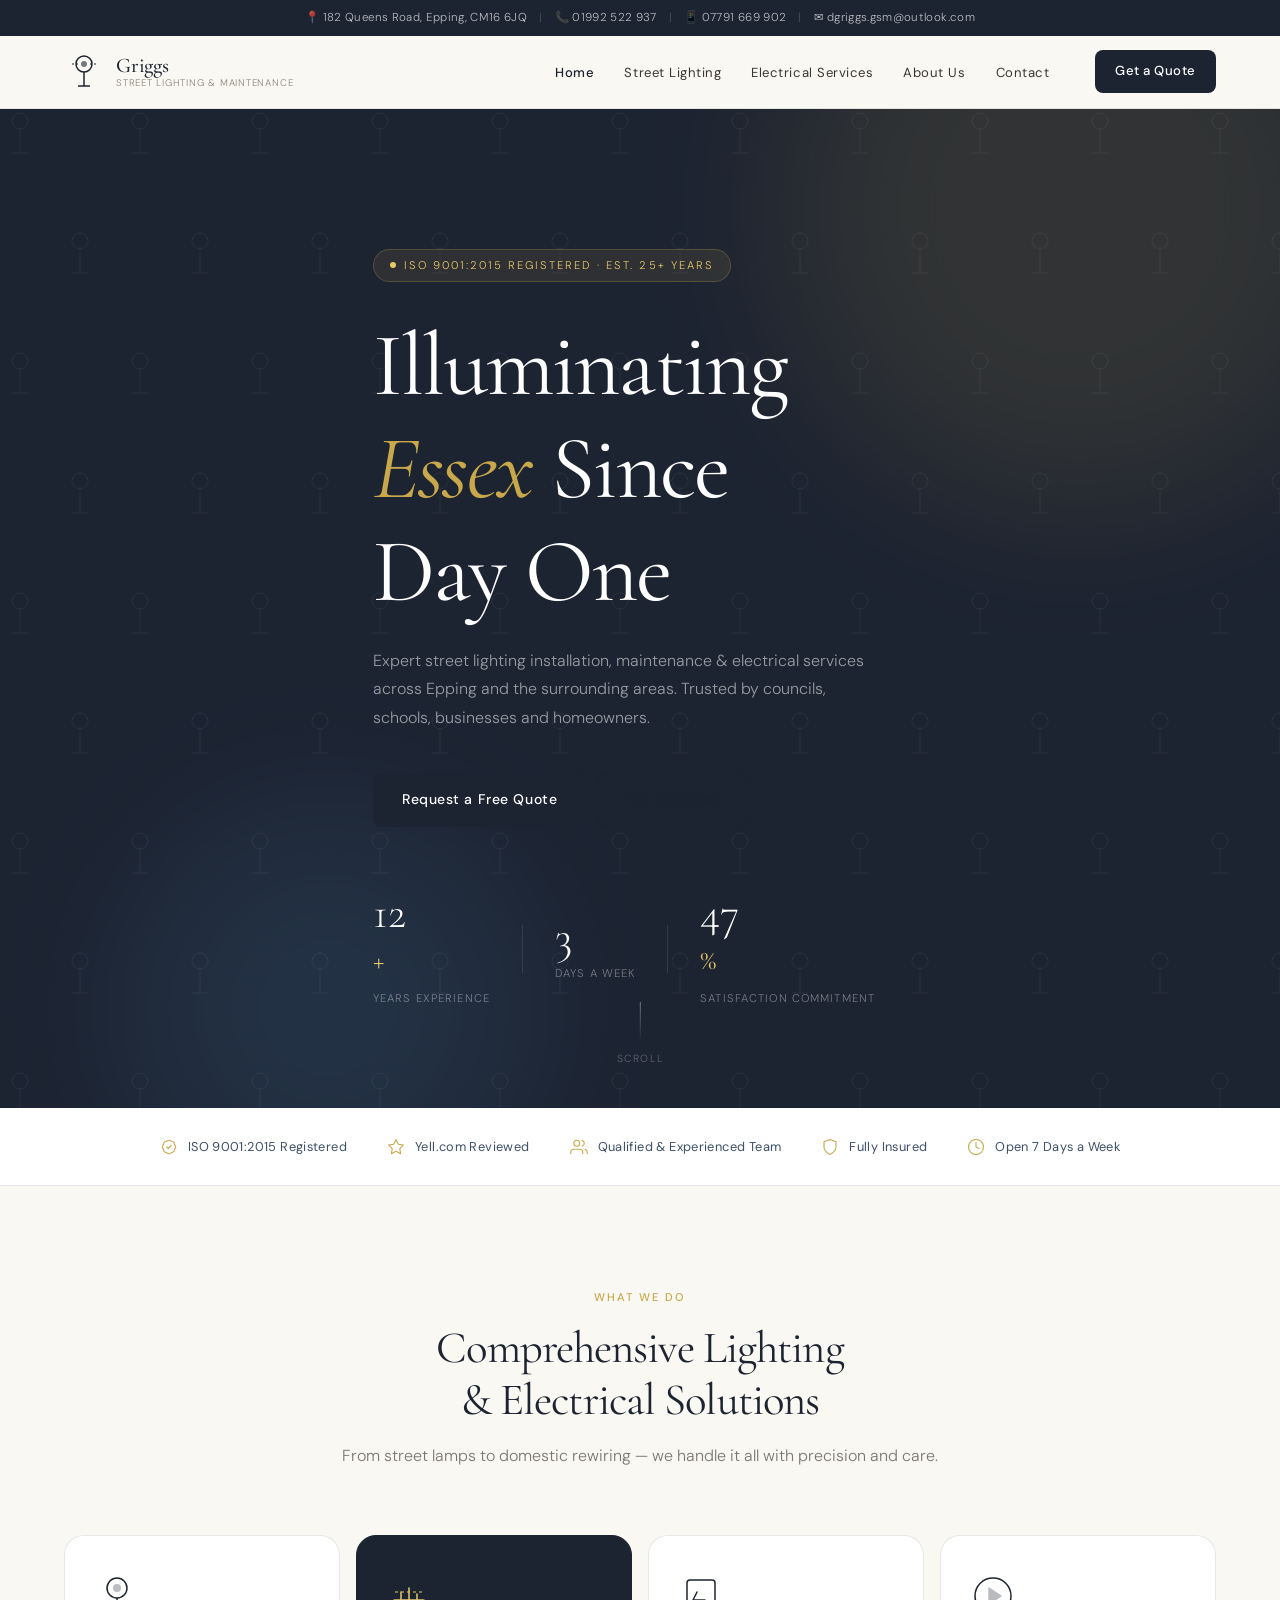
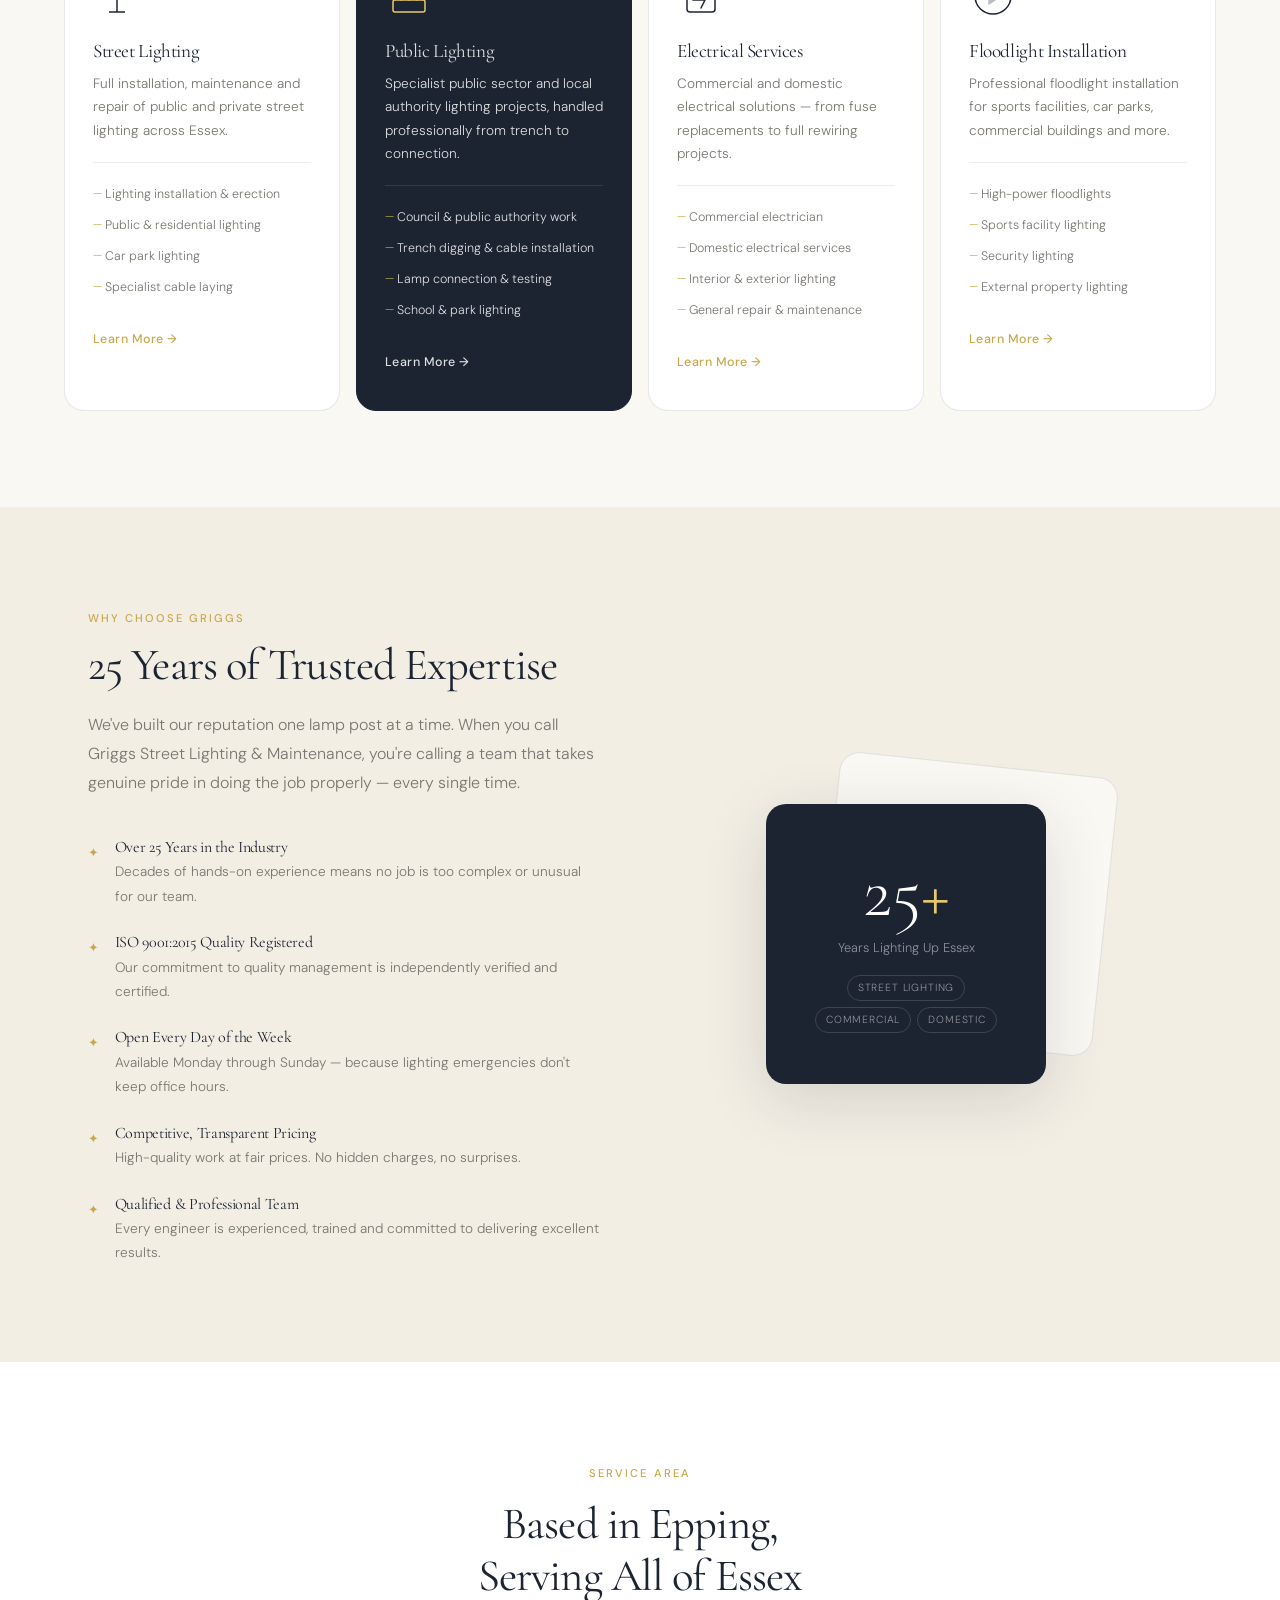
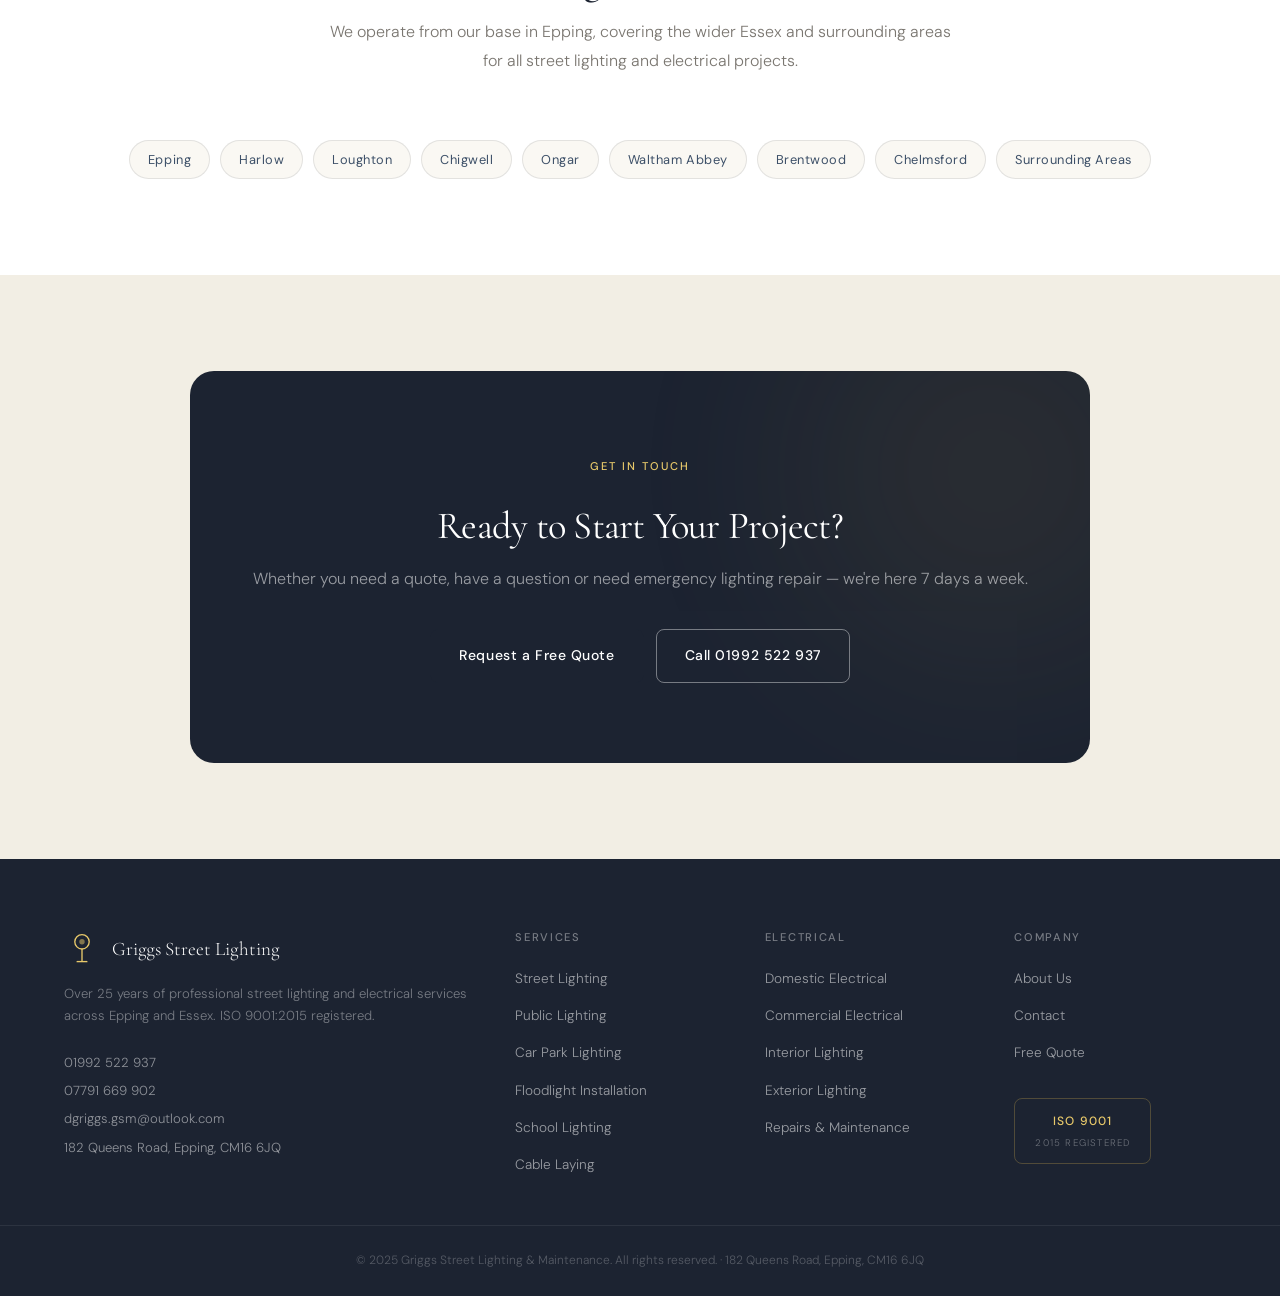
==== index.html @ d73d3cb6 "Add files via upload" ====
<!DOCTYPE html>
<html lang="en">
<head>
  <meta charset="UTF-8" />
  <meta name="viewport" content="width=device-width, initial-scale=1.0" />
  <title>Griggs Street Lighting & Maintenance | Epping</title>
  <meta name="description" content="Over 25 years of expert street lighting and electrical services in Epping. ISO 9001:2015 registered. Call 01992 522 937." />
  <link rel="stylesheet" href="styles.css" />
  <link rel="preconnect" href="https://fonts.googleapis.com" />
  <link rel="preconnect" href="https://fonts.gstatic.com" crossorigin />
  <link href="https://fonts.googleapis.com/css2?family=Cormorant+Garamond:wght@300;400;500;600&family=DM+Sans:wght@300;400;500&display=swap" rel="stylesheet" />
</head>
<body>

  <!-- TOP BAR -->
  <div class="topbar">
    <div class="topbar-inner">
      <span>📍 182 Queens Road, Epping, CM16 6JQ</span>
      <span class="topbar-divider">|</span>
      <a href="tel:01992522937">📞 01992 522 937</a>
      <span class="topbar-divider">|</span>
      <a href="tel:07791669902">📱 07791 669 902</a>
      <span class="topbar-divider">|</span>
      <a href="mailto:dgriggs.gsm@outlook.com">✉ dgriggs.gsm@outlook.com</a>
    </div>
  </div>

  <!-- NAVBAR -->
  <nav class="navbar" id="navbar">
    <div class="nav-container">
      <a href="index.html" class="logo">
        <div class="logo-icon">
          <svg viewBox="0 0 40 40" fill="none" xmlns="http://www.w3.org/2000/svg">
            <circle cx="20" cy="12" r="8" stroke="currentColor" stroke-width="1.5"/>
            <line x1="20" y1="20" x2="20" y2="34" stroke="currentColor" stroke-width="1.5"/>
            <line x1="14" y1="34" x2="26" y2="34" stroke="currentColor" stroke-width="1.5"/>
            <line x1="8" y1="12" x2="14" y2="12" stroke="currentColor" stroke-width="1" stroke-dasharray="2 2"/>
            <line x1="26" y1="12" x2="32" y2="12" stroke="currentColor" stroke-width="1" stroke-dasharray="2 2"/>
            <circle cx="20" cy="12" r="3" fill="currentColor" opacity="0.6"/>
          </svg>
        </div>
        <div class="logo-text">
          <span class="logo-name">Griggs</span>
          <span class="logo-sub">Street Lighting & Maintenance</span>
        </div>
      </a>

      <ul class="nav-links" id="navLinks">
        <li><a href="index.html" class="nav-link active" data-page="home">Home</a></li>
        <li><a href="street-lighting.html" class="nav-link" data-page="street">Street Lighting</a></li>
        <li><a href="electrical-services.html" class="nav-link" data-page="electrical">Electrical Services</a></li>
        <li><a href="about.html" class="nav-link" data-page="about">About Us</a></li>
        <li><a href="contact.html" class="nav-link" data-page="contact">Contact</a></li>
      </ul>

      <a href="contact.html" class="btn-cta-nav">Get a Quote</a>
      <button class="hamburger" id="hamburger" aria-label="Menu">
        <span></span><span></span><span></span>
      </button>
    </div>
  </nav>

  <!-- HERO -->
  <section class="hero" id="home">
    <div class="hero-bg">
      <div class="hero-glow glow-1"></div>
      <div class="hero-glow glow-2"></div>
      <div class="lamp-grid" id="lampGrid"></div>
    </div>

    <div class="hero-content">
      <div class="hero-badge animate-fade-up">
        <span class="badge-dot"></span>
        ISO 9001:2015 Registered · Est. 25+ Years
      </div>
      <h1 class="hero-title animate-fade-up delay-1">
        Illuminating<br/><em>Essex</em> Since<br/>Day One
      </h1>
      <p class="hero-subtitle animate-fade-up delay-2">
        Expert street lighting installation, maintenance & electrical services across Epping and the surrounding areas. Trusted by councils, schools, businesses and homeowners.
      </p>
      <div class="hero-ctas animate-fade-up delay-3">
        <a href="contact.html" class="btn-primary">Request a Free Quote</a>
        <a href="street-lighting.html" class="btn-ghost">Our Services</a>
      </div>
      <div class="hero-stats animate-fade-up delay-4">
        <div class="stat">
          <span class="stat-num" data-target="25">0</span><span class="stat-plus">+</span>
          <span class="stat-label">Years Experience</span>
        </div>
        <div class="stat-divider"></div>
        <div class="stat">
          <span class="stat-num" data-target="7">0</span>
          <span class="stat-label">Days a Week</span>
        </div>
        <div class="stat-divider"></div>
        <div class="stat">
          <span class="stat-num" data-target="100">0</span><span class="stat-plus">%</span>
          <span class="stat-label">Satisfaction Commitment</span>
        </div>
      </div>
    </div>

    <div class="scroll-indicator">
      <div class="scroll-line"></div>
      <span>Scroll</span>
    </div>
  </section>

  <!-- TRUST BAR -->
  <section class="trust-bar">
    <div class="trust-inner">
      <div class="trust-item">
        <svg viewBox="0 0 24 24" fill="none"><path d="M9 12l2 2 4-4M7.835 4.697a3.42 3.42 0 001.946-.806 3.42 3.42 0 014.438 0 3.42 3.42 0 001.946.806 3.42 3.42 0 013.138 3.138 3.42 3.42 0 00.806 1.946 3.42 3.42 0 010 4.438 3.42 3.42 0 00-.806 1.946 3.42 3.42 0 01-3.138 3.138 3.42 3.42 0 00-1.946.806 3.42 3.42 0 01-4.438 0 3.42 3.42 0 00-1.946-.806 3.42 3.42 0 01-3.138-3.138 3.42 3.42 0 00-.806-1.946 3.42 3.42 0 010-4.438 3.42 3.42 0 00.806-1.946 3.42 3.42 0 013.138-3.138z" stroke="currentColor" stroke-width="1.5" stroke-linecap="round"/></svg>
        <span>ISO 9001:2015 Registered</span>
      </div>
      <div class="trust-item">
        <svg viewBox="0 0 24 24" fill="none"><path d="M12 2l3.09 6.26L22 9.27l-5 4.87 1.18 6.88L12 17.77l-6.18 3.25L7 14.14 2 9.27l6.91-1.01L12 2z" stroke="currentColor" stroke-width="1.5" stroke-linejoin="round"/></svg>
        <span>Yell.com Reviewed</span>
      </div>
      <div class="trust-item">
        <svg viewBox="0 0 24 24" fill="none"><path d="M17 21v-2a4 4 0 00-4-4H5a4 4 0 00-4 4v2M9 11a4 4 0 100-8 4 4 0 000 8zM23 21v-2a4 4 0 00-3-3.87M16 3.13a4 4 0 010 7.75" stroke="currentColor" stroke-width="1.5" stroke-linecap="round"/></svg>
        <span>Qualified & Experienced Team</span>
      </div>
      <div class="trust-item">
        <svg viewBox="0 0 24 24" fill="none"><path d="M12 22s8-4 8-10V5l-8-3-8 3v7c0 6 8 10 8 10z" stroke="currentColor" stroke-width="1.5" stroke-linejoin="round"/></svg>
        <span>Fully Insured</span>
      </div>
      <div class="trust-item">
        <svg viewBox="0 0 24 24" fill="none"><circle cx="12" cy="12" r="10" stroke="currentColor" stroke-width="1.5"/><path d="M12 6v6l4 2" stroke="currentColor" stroke-width="1.5" stroke-linecap="round"/></svg>
        <span>Open 7 Days a Week</span>
      </div>
    </div>
  </section>

  <!-- SERVICES OVERVIEW -->
  <section class="services-section" id="services">
    <div class="container">
      <div class="section-header">
        <span class="section-tag">What We Do</span>
        <h2 class="section-title">Comprehensive Lighting <br/>&amp; Electrical Solutions</h2>
        <p class="section-subtitle">From street lamps to domestic rewiring — we handle it all with precision and care.</p>
      </div>

      <div class="services-grid">
        <a href="street-lighting.html" class="service-card" data-index="0">
          <div class="service-card-inner">
            <div class="service-icon">
              <svg viewBox="0 0 48 48" fill="none"><circle cx="24" cy="16" r="10" stroke="currentColor" stroke-width="1.5"/><line x1="24" y1="26" x2="24" y2="40" stroke="currentColor" stroke-width="1.5"/><line x1="16" y1="40" x2="32" y2="40" stroke="currentColor" stroke-width="1.5"/><circle cx="24" cy="16" r="4" fill="currentColor" opacity="0.3"/></svg>
            </div>
            <h3>Street Lighting</h3>
            <p>Full installation, maintenance and repair of public and private street lighting across Essex.</p>
            <ul class="service-list">
              <li>Lighting installation &amp; erection</li>
              <li>Public &amp; residential lighting</li>
              <li>Car park lighting</li>
              <li>Specialist cable laying</li>
            </ul>
            <span class="service-link">Learn More →</span>
          </div>
        </a>

        <a href="street-lighting.html" class="service-card featured" data-index="1">
          <div class="service-card-inner">
            <div class="service-icon">
              <svg viewBox="0 0 48 48" fill="none"><rect x="8" y="28" width="32" height="12" rx="2" stroke="currentColor" stroke-width="1.5"/><path d="M16 28V20M24 28V16M32 28V22" stroke="currentColor" stroke-width="1.5" stroke-linecap="round"/><path d="M10 20h28" stroke="currentColor" stroke-width="1" stroke-dasharray="3 3"/></svg>
            </div>
            <h3>Public Lighting</h3>
            <p>Specialist public sector and local authority lighting projects, handled professionally from trench to connection.</p>
            <ul class="service-list">
              <li>Council &amp; public authority work</li>
              <li>Trench digging &amp; cable installation</li>
              <li>Lamp connection &amp; testing</li>
              <li>School &amp; park lighting</li>
            </ul>
            <span class="service-link">Learn More →</span>
          </div>
        </a>

        <a href="electrical-services.html" class="service-card" data-index="2">
          <div class="service-card-inner">
            <div class="service-icon">
              <svg viewBox="0 0 48 48" fill="none"><rect x="10" y="8" width="28" height="32" rx="3" stroke="currentColor" stroke-width="1.5"/><path d="M20 20l-4 8h12l-4 8" stroke="currentColor" stroke-width="1.5" stroke-linecap="round" stroke-linejoin="round"/></svg>
            </div>
            <h3>Electrical Services</h3>
            <p>Commercial and domestic electrical solutions — from fuse replacements to full rewiring projects.</p>
            <ul class="service-list">
              <li>Commercial electrician</li>
              <li>Domestic electrical services</li>
              <li>Interior &amp; exterior lighting</li>
              <li>General repair &amp; maintenance</li>
            </ul>
            <span class="service-link">Learn More →</span>
          </div>
        </a>

        <a href="electrical-services.html" class="service-card" data-index="3">
          <div class="service-card-inner">
            <div class="service-icon">
              <svg viewBox="0 0 48 48" fill="none"><path d="M24 6C14 6 6 14 6 24s8 18 18 18 18-8 18-18S34 6 24 6z" stroke="currentColor" stroke-width="1.5"/><path d="M20 16l12 8-12 8V16z" fill="currentColor" opacity="0.3" stroke="currentColor" stroke-width="1.5" stroke-linejoin="round"/></svg>
            </div>
            <h3>Floodlight Installation</h3>
            <p>Professional floodlight installation for sports facilities, car parks, commercial buildings and more.</p>
            <ul class="service-list">
              <li>High-power floodlights</li>
              <li>Sports facility lighting</li>
              <li>Security lighting</li>
              <li>External property lighting</li>
            </ul>
            <span class="service-link">Learn More →</span>
          </div>
        </a>
      </div>
    </div>
  </section>

  <!-- WHY CHOOSE US -->
  <section class="why-section">
    <div class="container">
      <div class="why-grid">
        <div class="why-content">
          <span class="section-tag">Why Choose Griggs</span>
          <h2 class="section-title">25 Years of Trusted Expertise</h2>
          <p class="why-intro">We've built our reputation one lamp post at a time. When you call Griggs Street Lighting & Maintenance, you're calling a team that takes genuine pride in doing the job properly — every single time.</p>

          <div class="features-list">
            <div class="feature-item">
              <div class="feature-icon">✦</div>
              <div>
                <h4>Over 25 Years in the Industry</h4>
                <p>Decades of hands-on experience means no job is too complex or unusual for our team.</p>
              </div>
            </div>
            <div class="feature-item">
              <div class="feature-icon">✦</div>
              <div>
                <h4>ISO 9001:2015 Quality Registered</h4>
                <p>Our commitment to quality management is independently verified and certified.</p>
              </div>
            </div>
            <div class="feature-item">
              <div class="feature-icon">✦</div>
              <div>
                <h4>Open Every Day of the Week</h4>
                <p>Available Monday through Sunday — because lighting emergencies don't keep office hours.</p>
              </div>
            </div>
            <div class="feature-item">
              <div class="feature-icon">✦</div>
              <div>
                <h4>Competitive, Transparent Pricing</h4>
                <p>High-quality work at fair prices. No hidden charges, no surprises.</p>
              </div>
            </div>
            <div class="feature-item">
              <div class="feature-icon">✦</div>
              <div>
                <h4>Qualified & Professional Team</h4>
                <p>Every engineer is experienced, trained and committed to delivering excellent results.</p>
              </div>
            </div>
          </div>
        </div>

        <div class="why-visual">
          <div class="why-card-stack">
            <div class="why-card card-back">
              <div class="why-card-content">
                <div class="card-icon-large">
                  <svg viewBox="0 0 80 80" fill="none"><circle cx="40" cy="28" r="16" stroke="currentColor" stroke-width="1.5"/><line x1="40" y1="44" x2="40" y2="64" stroke="currentColor" stroke-width="1.5"/><line x1="28" y1="64" x2="52" y2="64" stroke="currentColor" stroke-width="1.5"/><circle cx="40" cy="28" r="6" fill="currentColor" opacity="0.2"/><path d="M20 28h8M52 28h8" stroke="currentColor" stroke-width="1" stroke-dasharray="3 3"/></svg>
                </div>
              </div>
            </div>
            <div class="why-card card-front">
              <div class="why-card-content">
                <div class="big-number">25<span>+</span></div>
                <p>Years Lighting Up Essex</p>
                <div class="card-tags">
                  <span>Street Lighting</span>
                  <span>Commercial</span>
                  <span>Domestic</span>
                </div>
              </div>
            </div>
          </div>
        </div>
      </div>
    </div>
  </section>

  <!-- COVERAGE AREA -->
  <section class="coverage-section">
    <div class="container">
      <div class="section-header">
        <span class="section-tag">Service Area</span>
        <h2 class="section-title">Based in Epping, <br/>Serving All of Essex</h2>
        <p class="section-subtitle">We operate from our base in Epping, covering the wider Essex and surrounding areas for all street lighting and electrical projects.</p>
      </div>
      <div class="coverage-areas">
        <span class="area-tag">Epping</span>
        <span class="area-tag">Harlow</span>
        <span class="area-tag">Loughton</span>
        <span class="area-tag">Chigwell</span>
        <span class="area-tag">Ongar</span>
        <span class="area-tag">Waltham Abbey</span>
        <span class="area-tag">Brentwood</span>
        <span class="area-tag">Chelmsford</span>
        <span class="area-tag">Surrounding Areas</span>
      </div>
    </div>
  </section>

  <!-- CONTACT CTA -->
  <section class="cta-section">
    <div class="cta-inner">
      <div class="cta-glow"></div>
      <div class="cta-content">
        <span class="section-tag light">Get In Touch</span>
        <h2>Ready to Start Your Project?</h2>
        <p>Whether you need a quote, have a question or need emergency lighting repair — we're here 7 days a week.</p>
        <div class="cta-buttons">
          <a href="contact.html" class="btn-primary">Request a Free Quote</a>
          <a href="tel:01992522937" class="btn-outline-light">Call 01992 522 937</a>
        </div>
      </div>
    </div>
  </section>

  <!-- FOOTER -->
  <footer class="footer">
    <div class="footer-inner">
      <div class="footer-col">
        <div class="footer-logo">
          <svg viewBox="0 0 40 40" fill="none" xmlns="http://www.w3.org/2000/svg" width="36">
            <circle cx="20" cy="12" r="8" stroke="currentColor" stroke-width="1.5"/>
            <line x1="20" y1="20" x2="20" y2="34" stroke="currentColor" stroke-width="1.5"/>
            <line x1="14" y1="34" x2="26" y2="34" stroke="currentColor" stroke-width="1.5"/>
            <circle cx="20" cy="12" r="3" fill="currentColor" opacity="0.5"/>
          </svg>
          <span>Griggs Street Lighting</span>
        </div>
        <p class="footer-desc">Over 25 years of professional street lighting and electrical services across Epping and Essex. ISO 9001:2015 registered.</p>
        <div class="footer-contact-info">
          <a href="tel:01992522937">01992 522 937</a>
          <a href="tel:07791669902">07791 669 902</a>
          <a href="mailto:dgriggs.gsm@outlook.com">dgriggs.gsm@outlook.com</a>
          <span>182 Queens Road, Epping, CM16 6JQ</span>
        </div>
      </div>

      <div class="footer-col">
        <h4>Services</h4>
        <ul>
          <li><a href="street-lighting.html">Street Lighting</a></li>
          <li><a href="street-lighting.html">Public Lighting</a></li>
          <li><a href="street-lighting.html">Car Park Lighting</a></li>
          <li><a href="street-lighting.html">Floodlight Installation</a></li>
          <li><a href="street-lighting.html">School Lighting</a></li>
          <li><a href="street-lighting.html">Cable Laying</a></li>
        </ul>
      </div>

      <div class="footer-col">
        <h4>Electrical</h4>
        <ul>
          <li><a href="electrical-services.html">Domestic Electrical</a></li>
          <li><a href="electrical-services.html">Commercial Electrical</a></li>
          <li><a href="electrical-services.html">Interior Lighting</a></li>
          <li><a href="electrical-services.html">Exterior Lighting</a></li>
          <li><a href="electrical-services.html">Repairs & Maintenance</a></li>
        </ul>
      </div>

      <div class="footer-col">
        <h4>Company</h4>
        <ul>
          <li><a href="about.html">About Us</a></li>
          <li><a href="contact.html">Contact</a></li>
          <li><a href="contact.html">Free Quote</a></li>
        </ul>
        <div class="footer-cert">
          <div class="cert-badge">ISO 9001<br/><span>2015 Registered</span></div>
        </div>
      </div>
    </div>

    <div class="footer-bottom">
      <p>© 2025 Griggs Street Lighting & Maintenance. All rights reserved. · 182 Queens Road, Epping, CM16 6JQ</p>
    </div>
  </footer>

  <script src="script.js"></script>
</body>
</html>
---- styles.css ----
/* ===========================
   GRIGGS STREET LIGHTING
   styles.css — Refined & Professional
   Aesthetic: Luxury minimal, warm cream tones
   with deep slate navy accents
   =========================== */

/* === RESET & VARIABLES === */
*, *::before, *::after { box-sizing: border-box; margin: 0; padding: 0; }

:root {
  --cream:       #FAF8F3;
  --cream-deep:  #F2EEE4;
  --slate:       #1C2331;
  --slate-mid:   #2D3B52;
  --slate-light: #3D5068;
  --gold:        #C9A84C;
  --gold-light:  #E8C96A;
  --warm-gray:   #8A8375;
  --text-body:   #3A3730;
  --text-muted:  #7A7670;
  --white:       #FFFFFF;
  --border:      rgba(28,35,49,0.1);

  --font-display: 'Cormorant Garamond', Georgia, serif;
  --font-body:    'DM Sans', system-ui, sans-serif;

  --section-pad: 96px;
  --radius:      12px;
  --radius-lg:   20px;
  --shadow:      0 4px 24px rgba(28,35,49,0.08);
  --shadow-lg:   0 16px 64px rgba(28,35,49,0.14);
}

html { scroll-behavior: smooth; font-size: 16px; }

body {
  background: var(--cream);
  color: var(--text-body);
  font-family: var(--font-body);
  font-weight: 300;
  line-height: 1.7;
  overflow-x: hidden;
}

img { max-width: 100%; display: block; }
a { text-decoration: none; color: inherit; }
ul { list-style: none; }

/* === TYPOGRAPHY === */
h1, h2, h3, h4 {
  font-family: var(--font-display);
  font-weight: 400;
  line-height: 1.15;
  letter-spacing: -0.02em;
  color: var(--slate);
}

h1 { font-size: clamp(2.8rem, 6vw, 5.5rem); }
h2 { font-size: clamp(2rem, 3.5vw, 3rem); }
h3 { font-size: clamp(1.3rem, 2vw, 1.6rem); }
h4 { font-size: 1.1rem; }

em { font-style: italic; color: var(--gold); }

p { font-size: 0.95rem; color: var(--text-muted); line-height: 1.8; }

.container { max-width: 1200px; margin: 0 auto; padding: 0 24px; }

/* === SECTION COMMON === */
.section-tag {
  display: inline-block;
  font-family: var(--font-body);
  font-size: 0.7rem;
  font-weight: 500;
  letter-spacing: 0.18em;
  text-transform: uppercase;
  color: var(--gold);
  margin-bottom: 16px;
}

.section-header {
  text-align: center;
  max-width: 640px;
  margin: 0 auto 64px;
}

.section-title { margin-bottom: 16px; }
.section-subtitle { font-size: 1rem; color: var(--text-muted); }

/* === TOP BAR === */
.topbar {
  background: var(--slate);
  color: rgba(255,255,255,0.7);
  font-size: 0.72rem;
  letter-spacing: 0.03em;
  padding: 8px 0;
  position: relative;
  z-index: 100;
}

.topbar-inner {
  max-width: 1200px;
  margin: 0 auto;
  padding: 0 24px;
  display: flex;
  align-items: center;
  gap: 12px;
  flex-wrap: wrap;
  justify-content: center;
}

.topbar a { color: rgba(255,255,255,0.7); transition: color 0.2s; }
.topbar a:hover { color: var(--gold-light); }
.topbar-divider { opacity: 0.3; }

/* === NAVBAR === */
.navbar {
  position: sticky;
  top: 0;
  z-index: 999;
  background: rgba(250,248,243,0.95);
  backdrop-filter: blur(16px);
  -webkit-backdrop-filter: blur(16px);
  border-bottom: 1px solid var(--border);
  transition: box-shadow 0.3s;
}

.navbar.scrolled { box-shadow: 0 4px 32px rgba(28,35,49,0.1); }

.nav-container {
  max-width: 1200px;
  margin: 0 auto;
  padding: 0 24px;
  display: flex;
  align-items: center;
  height: 72px;
  gap: 32px;
}

/* LOGO */
.logo {
  display: flex;
  align-items: center;
  gap: 12px;
  flex-shrink: 0;
}

.logo-icon {
  width: 40px;
  height: 40px;
  color: var(--slate);
}

.logo-text {
  display: flex;
  flex-direction: column;
  line-height: 1.1;
}

.logo-name {
  font-family: var(--font-display);
  font-size: 1.3rem;
  font-weight: 500;
  color: var(--slate);
  letter-spacing: -0.01em;
}

.logo-sub {
  font-size: 0.6rem;
  letter-spacing: 0.08em;
  text-transform: uppercase;
  color: var(--warm-gray);
}

/* NAV LINKS */
.nav-links {
  display: flex;
  align-items: center;
  gap: 2px;
  margin-left: auto;
}

.nav-link {
  font-size: 0.82rem;
  font-weight: 400;
  letter-spacing: 0.04em;
  color: var(--text-body);
  padding: 8px 14px;
  border-radius: 6px;
  transition: all 0.2s;
  white-space: nowrap;
}

.nav-link:hover { background: var(--cream-deep); color: var(--slate); }
.nav-link.active { color: var(--slate); font-weight: 500; }

.btn-cta-nav {
  background: var(--slate);
  color: var(--white);
  padding: 10px 20px;
  border-radius: 8px;
  font-size: 0.82rem;
  font-weight: 500;
  letter-spacing: 0.04em;
  transition: all 0.2s;
  white-space: nowrap;
  flex-shrink: 0;
}

.btn-cta-nav:hover {
  background: var(--slate-mid);
  transform: translateY(-1px);
}

/* HAMBURGER */
.hamburger {
  display: none;
  flex-direction: column;
  gap: 5px;
  cursor: pointer;
  background: none;
  border: none;
  padding: 6px;
  margin-left: auto;
}

.hamburger span {
  display: block;
  width: 22px;
  height: 1.5px;
  background: var(--slate);
  transition: all 0.3s;
  transform-origin: center;
}

.hamburger.open span:nth-child(1) { transform: translateY(6.5px) rotate(45deg); }
.hamburger.open span:nth-child(2) { opacity: 0; }
.hamburger.open span:nth-child(3) { transform: translateY(-6.5px) rotate(-45deg); }

/* === BUTTONS === */
.btn-primary {
  display: inline-flex;
  align-items: center;
  background: var(--slate);
  color: var(--white);
  padding: 14px 28px;
  border-radius: 8px;
  font-size: 0.875rem;
  font-weight: 500;
  letter-spacing: 0.04em;
  transition: all 0.25s;
  border: 1px solid var(--slate);
}

.btn-primary:hover {
  background: var(--slate-mid);
  border-color: var(--slate-mid);
  transform: translateY(-2px);
  box-shadow: 0 8px 24px rgba(28,35,49,0.25);
}

.btn-ghost {
  display: inline-flex;
  align-items: center;
  background: transparent;
  color: var(--slate);
  padding: 14px 28px;
  border-radius: 8px;
  font-size: 0.875rem;
  font-weight: 500;
  letter-spacing: 0.04em;
  border: 1px solid rgba(28,35,49,0.2);
  transition: all 0.25s;
}

.btn-ghost:hover {
  background: var(--slate);
  color: var(--white);
  border-color: var(--slate);
  transform: translateY(-2px);
}

.btn-outline-light {
  display: inline-flex;
  align-items: center;
  background: transparent;
  color: var(--white);
  padding: 14px 28px;
  border-radius: 8px;
  font-size: 0.875rem;
  font-weight: 500;
  letter-spacing: 0.04em;
  border: 1px solid rgba(255,255,255,0.4);
  transition: all 0.25s;
}

.btn-outline-light:hover {
  background: rgba(255,255,255,0.12);
  border-color: rgba(255,255,255,0.7);
  transform: translateY(-2px);
}

.btn-full { width: 100%; justify-content: center; }

/* === HERO === */
.hero {
  position: relative;
  min-height: 100vh;
  display: flex;
  align-items: center;
  overflow: hidden;
  background: var(--slate);
}

.hero-bg {
  position: absolute;
  inset: 0;
  pointer-events: none;
}

.hero-glow {
  position: absolute;
  border-radius: 50%;
  filter: blur(80px);
  opacity: 0.12;
}

.glow-1 {
  width: 600px;
  height: 600px;
  background: var(--gold);
  top: -200px;
  right: -100px;
  animation: glow-drift 8s ease-in-out infinite alternate;
}

.glow-2 {
  width: 400px;
  height: 400px;
  background: #5B9BD5;
  bottom: -100px;
  left: 10%;
  animation: glow-drift 10s ease-in-out infinite alternate-reverse;
}

@keyframes glow-drift {
  from { transform: translate(0,0) scale(1); }
  to   { transform: translate(30px, 20px) scale(1.1); }
}

/* LAMP GRID — decorative background lamps */
.lamp-grid {
  position: absolute;
  inset: 0;
  overflow: hidden;
  opacity: 0.06;
}

.hero-content {
  position: relative;
  z-index: 2;
  max-width: 1200px;
  margin: 0 auto;
  padding: 140px 24px 100px;
}

.hero-badge {
  display: inline-flex;
  align-items: center;
  gap: 8px;
  font-size: 0.7rem;
  letter-spacing: 0.18em;
  text-transform: uppercase;
  color: var(--gold-light);
  background: rgba(201,168,76,0.1);
  border: 1px solid rgba(201,168,76,0.25);
  padding: 6px 16px;
  border-radius: 100px;
  margin-bottom: 32px;
}

.badge-dot {
  width: 6px;
  height: 6px;
  border-radius: 50%;
  background: var(--gold-light);
  animation: pulse 2s ease-in-out infinite;
}

@keyframes pulse {
  0%, 100% { opacity: 1; transform: scale(1); }
  50%       { opacity: 0.5; transform: scale(0.8); }
}

.hero-title {
  color: var(--white);
  max-width: 700px;
  margin-bottom: 24px;
  font-size: clamp(3.2rem, 7vw, 6.5rem);
}

.hero-subtitle {
  max-width: 500px;
  color: rgba(255,255,255,0.55);
  font-size: 1rem;
  line-height: 1.8;
  margin-bottom: 40px;
}

.hero-ctas {
  display: flex;
  gap: 12px;
  flex-wrap: wrap;
  margin-bottom: 64px;
}

.hero-stats {
  display: flex;
  align-items: center;
  gap: 0;
  flex-wrap: wrap;
}

.stat {
  display: flex;
  flex-direction: column;
  padding: 0 32px 0 0;
}

.stat:first-child { padding-left: 0; }

.stat-num {
  font-family: var(--font-display);
  font-size: 2.8rem;
  font-weight: 300;
  color: var(--white);
  line-height: 1;
}

.stat-plus {
  font-family: var(--font-display);
  font-size: 1.8rem;
  color: var(--gold-light);
}

.stat-label {
  font-size: 0.7rem;
  letter-spacing: 0.1em;
  text-transform: uppercase;
  color: rgba(255,255,255,0.4);
  margin-top: 4px;
}

.stat-divider {
  width: 1px;
  height: 48px;
  background: rgba(255,255,255,0.1);
  margin-right: 32px;
}

.scroll-indicator {
  position: absolute;
  bottom: 40px;
  left: 50%;
  transform: translateX(-50%);
  display: flex;
  flex-direction: column;
  align-items: center;
  gap: 8px;
  color: rgba(255,255,255,0.3);
  font-size: 0.65rem;
  letter-spacing: 0.15em;
  text-transform: uppercase;
}

.scroll-line {
  width: 1px;
  height: 40px;
  background: linear-gradient(to bottom, rgba(255,255,255,0.4), transparent);
  animation: scroll-anim 2s ease-in-out infinite;
}

@keyframes scroll-anim {
  0% { transform: scaleY(0); transform-origin: top; }
  50% { transform: scaleY(1); transform-origin: top; }
  51% { transform: scaleY(1); transform-origin: bottom; }
  100% { transform: scaleY(0); transform-origin: bottom; }
}

/* === TRUST BAR === */
.trust-bar {
  background: var(--white);
  border-bottom: 1px solid var(--border);
  padding: 28px 0;
}

.trust-inner {
  max-width: 1200px;
  margin: 0 auto;
  padding: 0 24px;
  display: flex;
  align-items: center;
  justify-content: center;
  gap: 40px;
  flex-wrap: wrap;
}

.trust-item {
  display: flex;
  align-items: center;
  gap: 10px;
  font-size: 0.8rem;
  font-weight: 400;
  letter-spacing: 0.03em;
  color: var(--slate-light);
  white-space: nowrap;
}

.trust-item svg {
  width: 18px;
  height: 18px;
  color: var(--gold);
  flex-shrink: 0;
}

/* === SERVICES SECTION === */
.services-section {
  padding: var(--section-pad) 0;
  background: var(--cream);
}

.services-grid {
  display: grid;
  grid-template-columns: repeat(4, 1fr);
  gap: 16px;
}

.service-card {
  background: var(--white);
  border: 1px solid var(--border);
  border-radius: var(--radius-lg);
  padding: 36px 28px;
  transition: all 0.35s cubic-bezier(0.25, 0.46, 0.45, 0.94);
  position: relative;
  overflow: hidden;
  display: block;
}

.service-card::before {
  content: '';
  position: absolute;
  bottom: 0;
  left: 0;
  right: 0;
  height: 3px;
  background: linear-gradient(to right, var(--gold), var(--gold-light));
  transform: scaleX(0);
  transform-origin: left;
  transition: transform 0.35s;
}

.service-card:hover {
  transform: translateY(-6px);
  box-shadow: var(--shadow-lg);
  border-color: transparent;
}

.service-card:hover::before { transform: scaleX(1); }

.service-card.featured {
  background: var(--slate);
  border-color: var(--slate);
}

.service-card.featured h3,
.service-card.featured p,
.service-card.featured .service-list li,
.service-card.featured .service-link { color: rgba(255,255,255,0.85); }

.service-card.featured .service-icon { color: var(--gold-light); }

.service-icon {
  width: 48px;
  height: 48px;
  color: var(--slate);
  margin-bottom: 20px;
}

.service-card.featured::before {
  background: linear-gradient(to right, var(--gold-light), var(--gold));
}

.service-card h3 {
  font-size: 1.2rem;
  margin-bottom: 10px;
  color: var(--slate);
}

.service-card p {
  font-size: 0.85rem;
  margin-bottom: 20px;
  line-height: 1.7;
}

.service-list {
  border-top: 1px solid rgba(28,35,49,0.08);
  padding-top: 16px;
  margin-bottom: 20px;
}

.service-card.featured .service-list {
  border-color: rgba(255,255,255,0.1);
}

.service-list li {
  font-size: 0.78rem;
  color: var(--text-muted);
  padding: 5px 0;
  padding-left: 12px;
  position: relative;
}

.service-list li::before {
  content: '—';
  position: absolute;
  left: 0;
  color: var(--gold);
  font-size: 0.7rem;
}

.service-link {
  font-size: 0.78rem;
  font-weight: 500;
  color: var(--gold);
  letter-spacing: 0.04em;
  display: inline-flex;
  align-items: center;
  transition: gap 0.2s;
}

/* === WHY SECTION === */
.why-section {
  padding: var(--section-pad) 0;
  background: var(--cream-deep);
}

.why-grid {
  display: grid;
  grid-template-columns: 1fr 1fr;
  gap: 80px;
  align-items: center;
  max-width: 1200px;
  margin: 0 auto;
  padding: 0 24px;
}

.why-content .section-tag { margin-bottom: 12px; }
.why-content .section-title { margin-bottom: 20px; }
.why-intro { margin-bottom: 40px; font-size: 1rem; color: var(--text-muted); }

.features-list { display: flex; flex-direction: column; gap: 24px; }

.feature-item {
  display: flex;
  gap: 16px;
  align-items: flex-start;
}

.feature-icon {
  font-size: 0.8rem;
  color: var(--gold);
  margin-top: 4px;
  flex-shrink: 0;
}

.feature-item h4 {
  font-family: var(--font-display);
  font-size: 1rem;
  color: var(--slate);
  margin-bottom: 4px;
}

.feature-item p { font-size: 0.85rem; }

/* WHY VISUAL */
.why-visual { position: relative; display: flex; justify-content: center; }

.why-card-stack { position: relative; width: 340px; height: 340px; }

.why-card {
  position: absolute;
  width: 280px;
  height: 280px;
  border-radius: var(--radius-lg);
  display: flex;
  align-items: center;
  justify-content: center;
}

.card-back {
  background: var(--cream);
  border: 1px solid var(--border);
  top: 0;
  right: 0;
  transform: rotate(6deg);
}

.card-front {
  background: var(--slate);
  top: 40px;
  left: 0;
  box-shadow: var(--shadow-lg);
  animation: float 4s ease-in-out infinite;
}

@keyframes float {
  0%, 100% { transform: translateY(0); }
  50%       { transform: translateY(-12px); }
}

.card-icon-large {
  width: 100px;
  height: 100px;
  color: var(--slate);
  opacity: 0.3;
}

.why-card-content {
  text-align: center;
  padding: 32px;
}

.big-number {
  font-family: var(--font-display);
  font-size: 4.5rem;
  color: var(--white);
  line-height: 1;
  margin-bottom: 8px;
}

.big-number span { color: var(--gold-light); }

.why-card-content p { font-size: 0.8rem; color: rgba(255,255,255,0.5); }

.card-tags {
  display: flex;
  flex-wrap: wrap;
  gap: 6px;
  justify-content: center;
  margin-top: 16px;
}

.card-tags span {
  font-size: 0.65rem;
  letter-spacing: 0.08em;
  text-transform: uppercase;
  color: rgba(255,255,255,0.5);
  border: 1px solid rgba(255,255,255,0.15);
  border-radius: 100px;
  padding: 3px 10px;
}

/* === COVERAGE === */
.coverage-section {
  padding: var(--section-pad) 0;
  background: var(--white);
}

.coverage-areas {
  display: flex;
  flex-wrap: wrap;
  gap: 10px;
  justify-content: center;
}

.area-tag {
  font-size: 0.8rem;
  font-weight: 400;
  letter-spacing: 0.04em;
  color: var(--slate-light);
  background: var(--cream);
  border: 1px solid var(--border);
  padding: 8px 18px;
  border-radius: 100px;
  transition: all 0.2s;
}

.area-tag:hover {
  background: var(--slate);
  color: var(--white);
  border-color: var(--slate);
}

/* === CTA SECTION === */
.cta-section {
  padding: var(--section-pad) 24px;
  background: var(--cream-deep);
}

.cta-inner {
  position: relative;
  max-width: 900px;
  margin: 0 auto;
  background: var(--slate);
  border-radius: 24px;
  padding: 80px 60px;
  text-align: center;
  overflow: hidden;
}

.cta-glow {
  position: absolute;
  width: 400px;
  height: 400px;
  background: var(--gold);
  border-radius: 50%;
  filter: blur(100px);
  opacity: 0.08;
  top: -100px;
  right: -100px;
  pointer-events: none;
}

.cta-content { position: relative; z-index: 1; }

.section-tag.light { color: var(--gold-light); }

.cta-content h2 {
  color: var(--white);
  margin: 12px 0 16px;
  font-size: clamp(1.8rem, 3vw, 2.6rem);
}

.cta-content p { color: rgba(255,255,255,0.55); margin-bottom: 36px; font-size: 1rem; }

.cta-buttons { display: flex; gap: 12px; justify-content: center; flex-wrap: wrap; }

/* === FOOTER === */
.footer {
  background: var(--slate);
  color: var(--white);
  padding: 72px 0 0;
}

.footer-inner {
  max-width: 1200px;
  margin: 0 auto;
  padding: 0 24px;
  display: grid;
  grid-template-columns: 2fr 1fr 1fr 1fr;
  gap: 48px;
}

.footer-logo {
  display: flex;
  align-items: center;
  gap: 12px;
  color: var(--white);
  font-family: var(--font-display);
  font-size: 1.2rem;
  margin-bottom: 16px;
}

.footer-logo svg { color: var(--gold-light); }

.footer-desc {
  font-size: 0.82rem;
  color: rgba(255,255,255,0.4);
  line-height: 1.7;
  margin-bottom: 24px;
}

.footer-contact-info {
  display: flex;
  flex-direction: column;
  gap: 6px;
}

.footer-contact-info a,
.footer-contact-info span {
  font-size: 0.82rem;
  color: rgba(255,255,255,0.5);
  transition: color 0.2s;
}

.footer-contact-info a:hover { color: var(--gold-light); }

.footer-col h4 {
  font-size: 0.7rem;
  letter-spacing: 0.15em;
  text-transform: uppercase;
  color: rgba(255,255,255,0.4);
  margin-bottom: 20px;
  font-family: var(--font-body);
  font-weight: 500;
}

.footer-col ul { display: flex; flex-direction: column; gap: 10px; }

.footer-col ul li a {
  font-size: 0.85rem;
  color: rgba(255,255,255,0.55);
  transition: color 0.2s;
}

.footer-col ul li a:hover { color: var(--gold-light); }

.footer-cert { margin-top: 32px; }

.cert-badge {
  display: inline-block;
  font-size: 0.75rem;
  letter-spacing: 0.1em;
  text-transform: uppercase;
  color: var(--gold-light);
  border: 1px solid rgba(201,168,76,0.3);
  border-radius: 8px;
  padding: 12px 20px;
  text-align: center;
  font-weight: 500;
}

.cert-badge span {
  display: block;
  font-size: 0.6rem;
  color: rgba(255,255,255,0.35);
  font-weight: 300;
  margin-top: 4px;
}

.footer-bottom {
  margin-top: 48px;
  border-top: 1px solid rgba(255,255,255,0.07);
  padding: 24px;
  text-align: center;
}

.footer-bottom p {
  font-size: 0.75rem;
  color: rgba(255,255,255,0.25);
}

/* === PAGE HERO (inner pages) === */
.page-hero {
  position: relative;
  background: var(--slate);
  padding: 120px 24px 100px;
  overflow: hidden;
  min-height: 420px;
  display: flex;
  align-items: center;
}

.short-hero { min-height: 320px; padding: 100px 24px 80px; }

.page-hero-bg { position: absolute; inset: 0; pointer-events: none; }

.page-hero-content {
  position: relative;
  z-index: 2;
  max-width: 1200px;
  margin: 0 auto;
  width: 100%;
}

.breadcrumb {
  font-size: 0.72rem;
  letter-spacing: 0.08em;
  color: rgba(255,255,255,0.35);
  margin-bottom: 20px;
}

.breadcrumb a { color: rgba(255,255,255,0.4); transition: color 0.2s; }
.breadcrumb a:hover { color: var(--gold-light); }

.page-hero-title {
  color: var(--white);
  max-width: 700px;
  margin-bottom: 20px;
}

.page-hero-subtitle {
  max-width: 520px;
  color: rgba(255,255,255,0.5);
  font-size: 1rem;
  line-height: 1.8;
}

/* === DETAIL SECTION === */
.detail-section {
  padding: var(--section-pad) 0;
  background: var(--cream);
}

.detail-intro {
  display: grid;
  grid-template-columns: 1fr 1fr;
  gap: 80px;
  align-items: center;
  margin-bottom: 96px;
}

.detail-intro-text h2 { margin-bottom: 20px; }
.detail-intro-text p { margin-bottom: 16px; }
.detail-intro-text .btn-primary { margin-top: 8px; }

.detail-intro-visual { display: flex; justify-content: center; }

.visual-card {
  background: var(--slate);
  border-radius: var(--radius-lg);
  padding: 48px 40px;
  text-align: center;
  width: 300px;
  animation: float 4s ease-in-out infinite;
  box-shadow: var(--shadow-lg);
}

.visual-icon-xl {
  width: 120px;
  height: 120px;
  margin: 0 auto 24px;
  color: var(--gold-light);
}

.visual-stat {
  font-family: var(--font-display);
  font-size: 3.5rem;
  color: var(--white);
  line-height: 1;
  margin-bottom: 8px;
}

.visual-card-text { color: rgba(255,255,255,0.5); font-size: 0.85rem; }

/* === SERVICES BREAKDOWN === */
.services-breakdown { margin-bottom: 80px; }

.breakdown-grid {
  display: grid;
  grid-template-columns: repeat(4, 1fr);
  gap: 16px;
}

.breakdown-card {
  background: var(--white);
  border: 1px solid var(--border);
  border-radius: var(--radius);
  padding: 28px 24px;
  transition: all 0.3s;
}

.breakdown-card:hover {
  transform: translateY(-4px);
  box-shadow: var(--shadow);
  border-color: var(--gold);
}

.breakdown-num {
  font-family: var(--font-display);
  font-size: 2rem;
  color: rgba(28,35,49,0.08);
  line-height: 1;
  margin-bottom: 12px;
}

.breakdown-card h3 {
  font-size: 1rem;
  margin-bottom: 10px;
  color: var(--slate);
}

.breakdown-card p { font-size: 0.82rem; }

/* === PROCESS === */
.process-section {
  padding: var(--section-pad) 0;
  background: var(--cream-deep);
}

.process-steps {
  display: grid;
  grid-template-columns: repeat(4, 1fr);
  gap: 0;
  position: relative;
}

.process-step {
  text-align: center;
  padding: 0 20px;
  position: relative;
}

.step-circle {
  width: 56px;
  height: 56px;
  border-radius: 50%;
  background: var(--slate);
  color: var(--white);
  font-family: var(--font-display);
  font-size: 1.4rem;
  display: flex;
  align-items: center;
  justify-content: center;
  margin: 0 auto 20px;
  position: relative;
  z-index: 2;
}

.step-line {
  position: absolute;
  top: 28px;
  left: 50%;
  right: -50%;
  height: 1px;
  background: var(--border);
  z-index: 1;
}

.process-step:last-child .step-line { display: none; }

.process-step h4 { font-size: 1rem; margin-bottom: 10px; color: var(--slate); }
.process-step p { font-size: 0.82rem; }

/* === WHO SECTION === */
.who-section { margin-top: 80px; }

.who-grid {
  display: grid;
  grid-template-columns: repeat(3, 1fr);
  gap: 16px;
}

.who-card {
  background: var(--white);
  border: 1px solid var(--border);
  border-radius: var(--radius);
  padding: 32px 24px;
  text-align: center;
  transition: all 0.3s;
}

.who-card:hover { transform: translateY(-4px); box-shadow: var(--shadow); }

.who-icon {
  font-size: 2rem;
  margin-bottom: 16px;
}

.who-card h4 { font-size: 1rem; margin-bottom: 10px; color: var(--slate); }
.who-card p { font-size: 0.82rem; }

/* === ABOUT PAGE === */
.about-story {
  display: grid;
  grid-template-columns: 1.2fr 1fr;
  gap: 80px;
  align-items: start;
  margin-bottom: 96px;
}

.story-text h2 { margin-bottom: 20px; }
.story-text p { margin-bottom: 16px; }

.story-stats {
  display: grid;
  grid-template-columns: 1fr 1fr;
  gap: 16px;
}

.story-stat-card {
  background: var(--white);
  border: 1px solid var(--border);
  border-radius: var(--radius);
  padding: 28px 24px;
  text-align: center;
  transition: all 0.3s;
}

.story-stat-card:hover { transform: translateY(-3px); box-shadow: var(--shadow); }

.s-stat-num {
  font-family: var(--font-display);
  font-size: 2.8rem;
  color: var(--slate);
  line-height: 1;
  margin-bottom: 8px;
}

.s-stat-num span { color: var(--gold); font-size: 1.8rem; }

.s-stat-label {
  font-size: 0.75rem;
  letter-spacing: 0.06em;
  text-transform: uppercase;
  color: var(--text-muted);
}

/* VALUES */
.values-section { margin-bottom: 96px; }

.values-grid {
  display: grid;
  grid-template-columns: repeat(3, 1fr);
  gap: 16px;
}

.value-card {
  background: var(--white);
  border: 1px solid var(--border);
  border-radius: var(--radius);
  padding: 36px 28px;
  transition: all 0.3s;
}

.value-card:hover { transform: translateY(-4px); box-shadow: var(--shadow); border-color: var(--gold); }

.value-icon {
  width: 40px;
  height: 40px;
  color: var(--gold);
  margin-bottom: 20px;
}

.value-card h3 { font-size: 1rem; margin-bottom: 10px; }
.value-card p { font-size: 0.82rem; }

/* CERT SECTION */
.cert-section {
  background: var(--cream-deep);
  border-radius: var(--radius-lg);
  padding: 64px;
}

.cert-content {
  display: grid;
  grid-template-columns: 1.5fr 1fr;
  gap: 64px;
  align-items: center;
}

.cert-text .section-tag { margin-bottom: 12px; }
.cert-text h2 { margin-bottom: 20px; }
.cert-text p { margin-bottom: 16px; }

.cert-visual { display: flex; justify-content: center; }

.cert-badge-large {
  width: 200px;
  height: 200px;
  border-radius: 50%;
  border: 2px solid rgba(201,168,76,0.3);
  display: flex;
  align-items: center;
  justify-content: center;
  animation: float 5s ease-in-out infinite;
}

.cert-badge-inner { text-align: center; }

.cert-title {
  font-family: var(--font-display);
  font-size: 2.2rem;
  color: var(--gold);
  line-height: 1;
}

.cert-year {
  font-family: var(--font-display);
  font-size: 1.2rem;
  color: var(--slate);
}

.cert-sub {
  font-size: 0.65rem;
  letter-spacing: 0.1em;
  text-transform: uppercase;
  color: var(--text-muted);
}

.cert-line {
  width: 40px;
  height: 1px;
  background: var(--gold);
  margin: 8px auto;
}

.cert-company {
  font-size: 0.6rem;
  letter-spacing: 0.08em;
  text-transform: uppercase;
  color: var(--text-muted);
}

/* === CONTACT === */
.contact-section {
  padding: var(--section-pad) 0;
  background: var(--cream);
}

.contact-grid {
  display: grid;
  grid-template-columns: 1fr 1.2fr;
  gap: 64px;
}

.contact-info-col h2 { margin-bottom: 16px; }
.contact-intro { margin-bottom: 40px; }

.contact-details { display: flex; flex-direction: column; gap: 28px; margin-bottom: 40px; }

.contact-item { display: flex; gap: 16px; align-items: flex-start; }

.contact-item-icon {
  width: 44px;
  height: 44px;
  background: var(--white);
  border: 1px solid var(--border);
  border-radius: 10px;
  display: flex;
  align-items: center;
  justify-content: center;
  flex-shrink: 0;
  color: var(--gold);
}

.contact-item-icon svg { width: 20px; height: 20px; }

.contact-item-text h4 {
  font-family: var(--font-display);
  font-size: 0.9rem;
  color: var(--slate);
  margin-bottom: 6px;
}

.contact-item-text a,
.contact-item-text p,
.contact-item-text span {
  display: block;
  font-size: 0.88rem;
  color: var(--text-muted);
  transition: color 0.2s;
}

.contact-item-text a:hover { color: var(--gold); }

.map-container { border-radius: var(--radius); overflow: hidden; }

/* FORM */
.contact-form-card {
  background: var(--white);
  border: 1px solid var(--border);
  border-radius: var(--radius-lg);
  padding: 48px 40px;
}

.contact-form-card h3 { font-size: 1.6rem; margin-bottom: 8px; }
.contact-form-card > p { font-size: 0.88rem; margin-bottom: 32px; }

.contact-form { display: flex; flex-direction: column; gap: 20px; }

.form-row { display: grid; grid-template-columns: 1fr 1fr; gap: 16px; }

.form-group { display: flex; flex-direction: column; gap: 6px; }

.form-group label {
  font-size: 0.75rem;
  font-weight: 500;
  letter-spacing: 0.06em;
  text-transform: uppercase;
  color: var(--slate-light);
}

.form-group input,
.form-group select,
.form-group textarea {
  background: var(--cream);
  border: 1px solid var(--border);
  border-radius: 8px;
  padding: 12px 16px;
  font-family: var(--font-body);
  font-size: 0.9rem;
  color: var(--text-body);
  outline: none;
  transition: border-color 0.2s;
  width: 100%;
}

.form-group input:focus,
.form-group select:focus,
.form-group textarea:focus {
  border-color: var(--gold);
  background: var(--white);
}

.form-group textarea { resize: vertical; min-height: 120px; }

.form-error { font-size: 0.75rem; color: #DC3545; min-height: 16px; }

.form-success {
  text-align: center;
  padding: 40px;
}

.success-icon {
  width: 60px;
  height: 60px;
  background: #D4EDDA;
  color: #28A745;
  border-radius: 50%;
  display: flex;
  align-items: center;
  justify-content: center;
  font-size: 1.5rem;
  margin: 0 auto 16px;
}

.form-success h4 { color: var(--slate); margin-bottom: 8px; }
.form-success p { font-size: 0.88rem; }

/* === ANIMATIONS === */
.animate-fade-up {
  opacity: 0;
  transform: translateY(30px);
  animation: fade-up 0.8s cubic-bezier(0.25, 0.46, 0.45, 0.94) forwards;
}

.delay-1 { animation-delay: 0.15s; }
.delay-2 { animation-delay: 0.3s; }
.delay-3 { animation-delay: 0.45s; }
.delay-4 { animation-delay: 0.6s; }

@keyframes fade-up {
  to { opacity: 1; transform: translateY(0); }
}

/* Scroll reveal */
.reveal {
  opacity: 0;
  transform: translateY(24px);
  transition: opacity 0.7s cubic-bezier(0.25, 0.46, 0.45, 0.94),
              transform 0.7s cubic-bezier(0.25, 0.46, 0.45, 0.94);
}

.reveal.visible { opacity: 1; transform: translateY(0); }

/* === RESPONSIVE === */
@media (max-width: 1100px) {
  .services-grid { grid-template-columns: repeat(2, 1fr); }
  .breakdown-grid { grid-template-columns: repeat(2, 1fr); }
}

@media (max-width: 900px) {
  :root { --section-pad: 72px; }

  .nav-links, .btn-cta-nav { display: none; }
  .hamburger { display: flex; }

  .nav-links.open {
    display: flex;
    flex-direction: column;
    position: fixed;
    top: 0;
    left: 0;
    right: 0;
    bottom: 0;
    background: var(--white);
    z-index: 998;
    align-items: center;
    justify-content: center;
    gap: 8px;
  }

  .nav-links.open .nav-link {
    font-size: 1.5rem;
    font-family: var(--font-display);
    padding: 12px 24px;
  }

  .why-grid { grid-template-columns: 1fr; gap: 48px; }
  .why-card-stack { display: none; }

  .detail-intro { grid-template-columns: 1fr; gap: 40px; }
  .detail-intro-visual { display: none; }

  .about-story { grid-template-columns: 1fr; gap: 40px; }
  .cert-content { grid-template-columns: 1fr; gap: 40px; }
  .cert-visual { display: none; }

  .contact-grid { grid-template-columns: 1fr; gap: 40px; }

  .footer-inner { grid-template-columns: 1fr 1fr; gap: 32px; }

  .process-steps { grid-template-columns: 1fr 1fr; gap: 32px; }
  .step-line { display: none; }

  .values-grid { grid-template-columns: 1fr 1fr; }
  .who-grid { grid-template-columns: 1fr 1fr; }
  .story-stats { grid-template-columns: 1fr 1fr; }
}

@media (max-width: 640px) {
  :root { --section-pad: 56px; }

  .services-grid { grid-template-columns: 1fr; }
  .breakdown-grid { grid-template-columns: 1fr; }
  .values-grid { grid-template-columns: 1fr; }
  .who-grid { grid-template-columns: 1fr; }
  .story-stats { grid-template-columns: 1fr 1fr; }
  .footer-inner { grid-template-columns: 1fr; }
  .form-row { grid-template-columns: 1fr; }
  .cta-inner { padding: 48px 28px; }
  .contact-form-card { padding: 32px 24px; }
  .process-steps { grid-template-columns: 1fr; }
  .cert-section { padding: 40px 28px; }

  .hero-stats { flex-direction: column; gap: 20px; }
  .stat-divider { display: none; }
  .stat { padding: 0; }

  .topbar-inner { font-size: 0.65rem; gap: 8px; }
  .topbar-divider { display: none; }
}
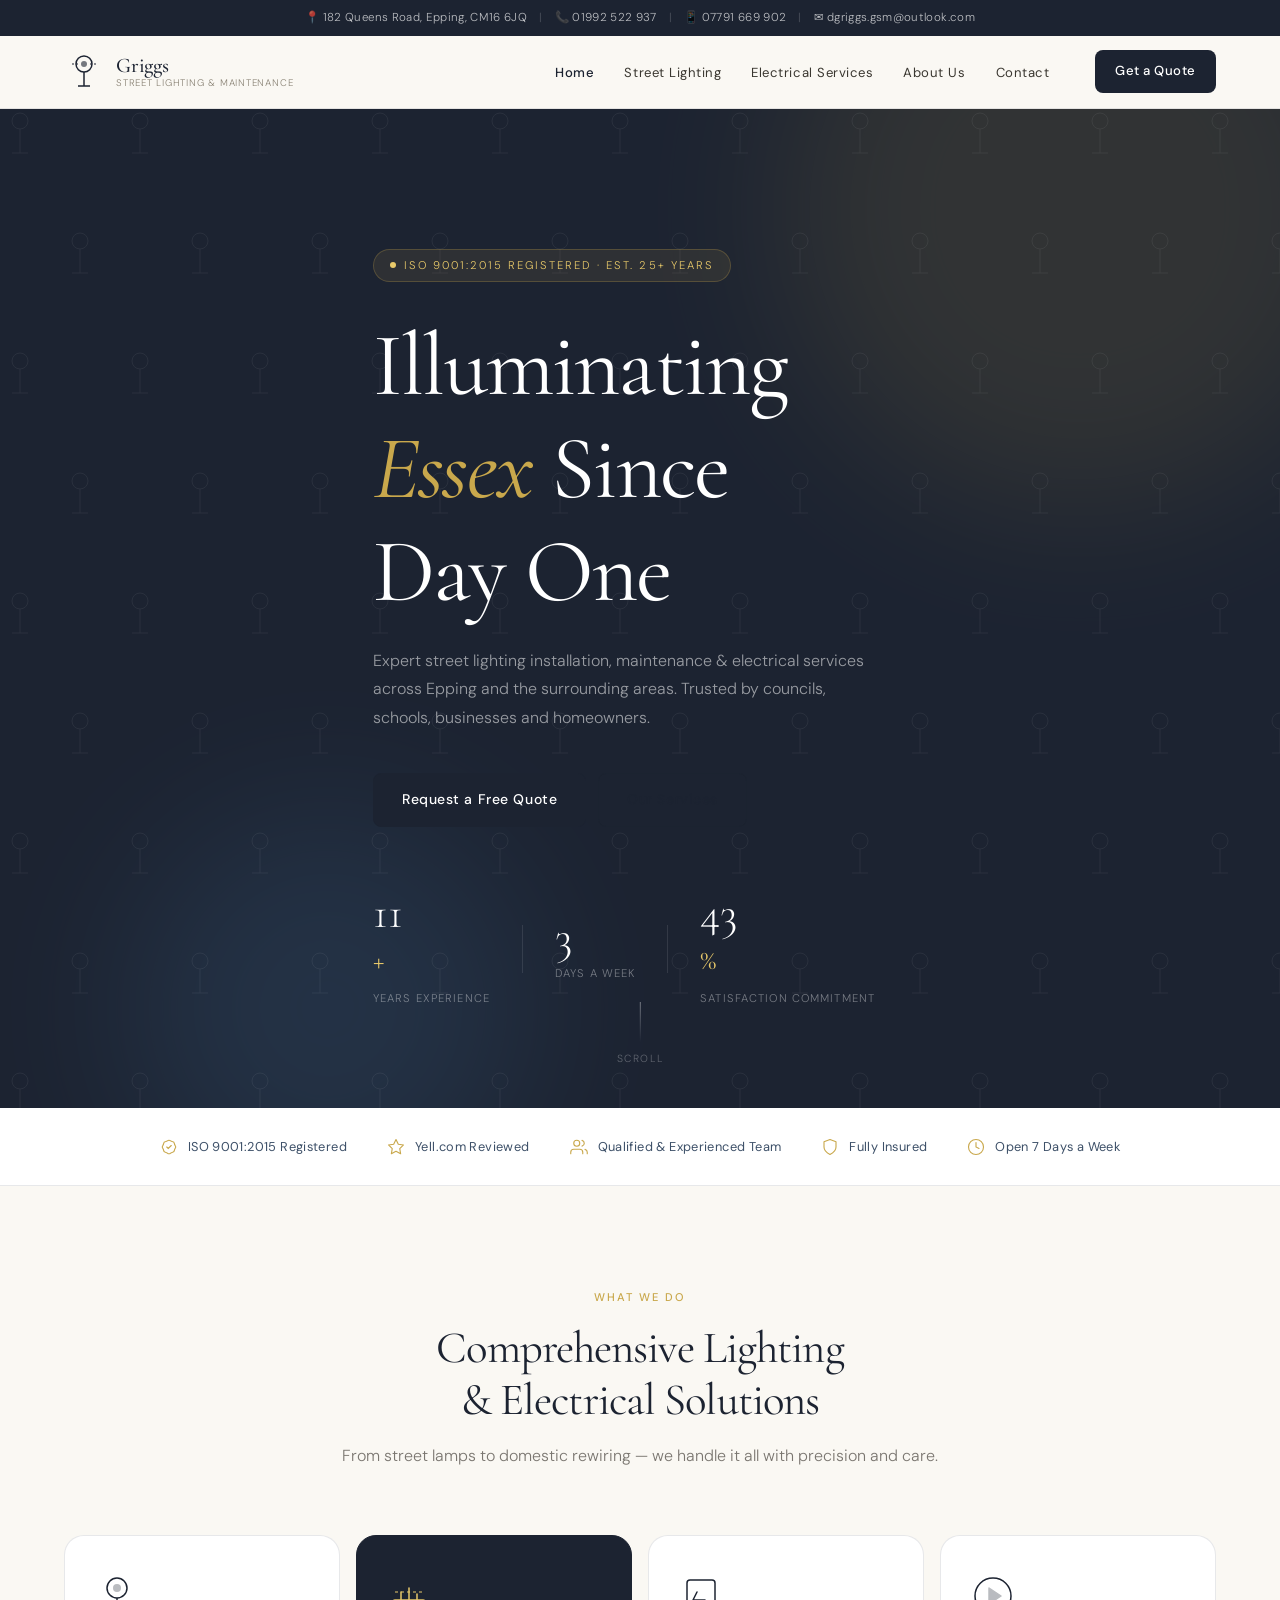
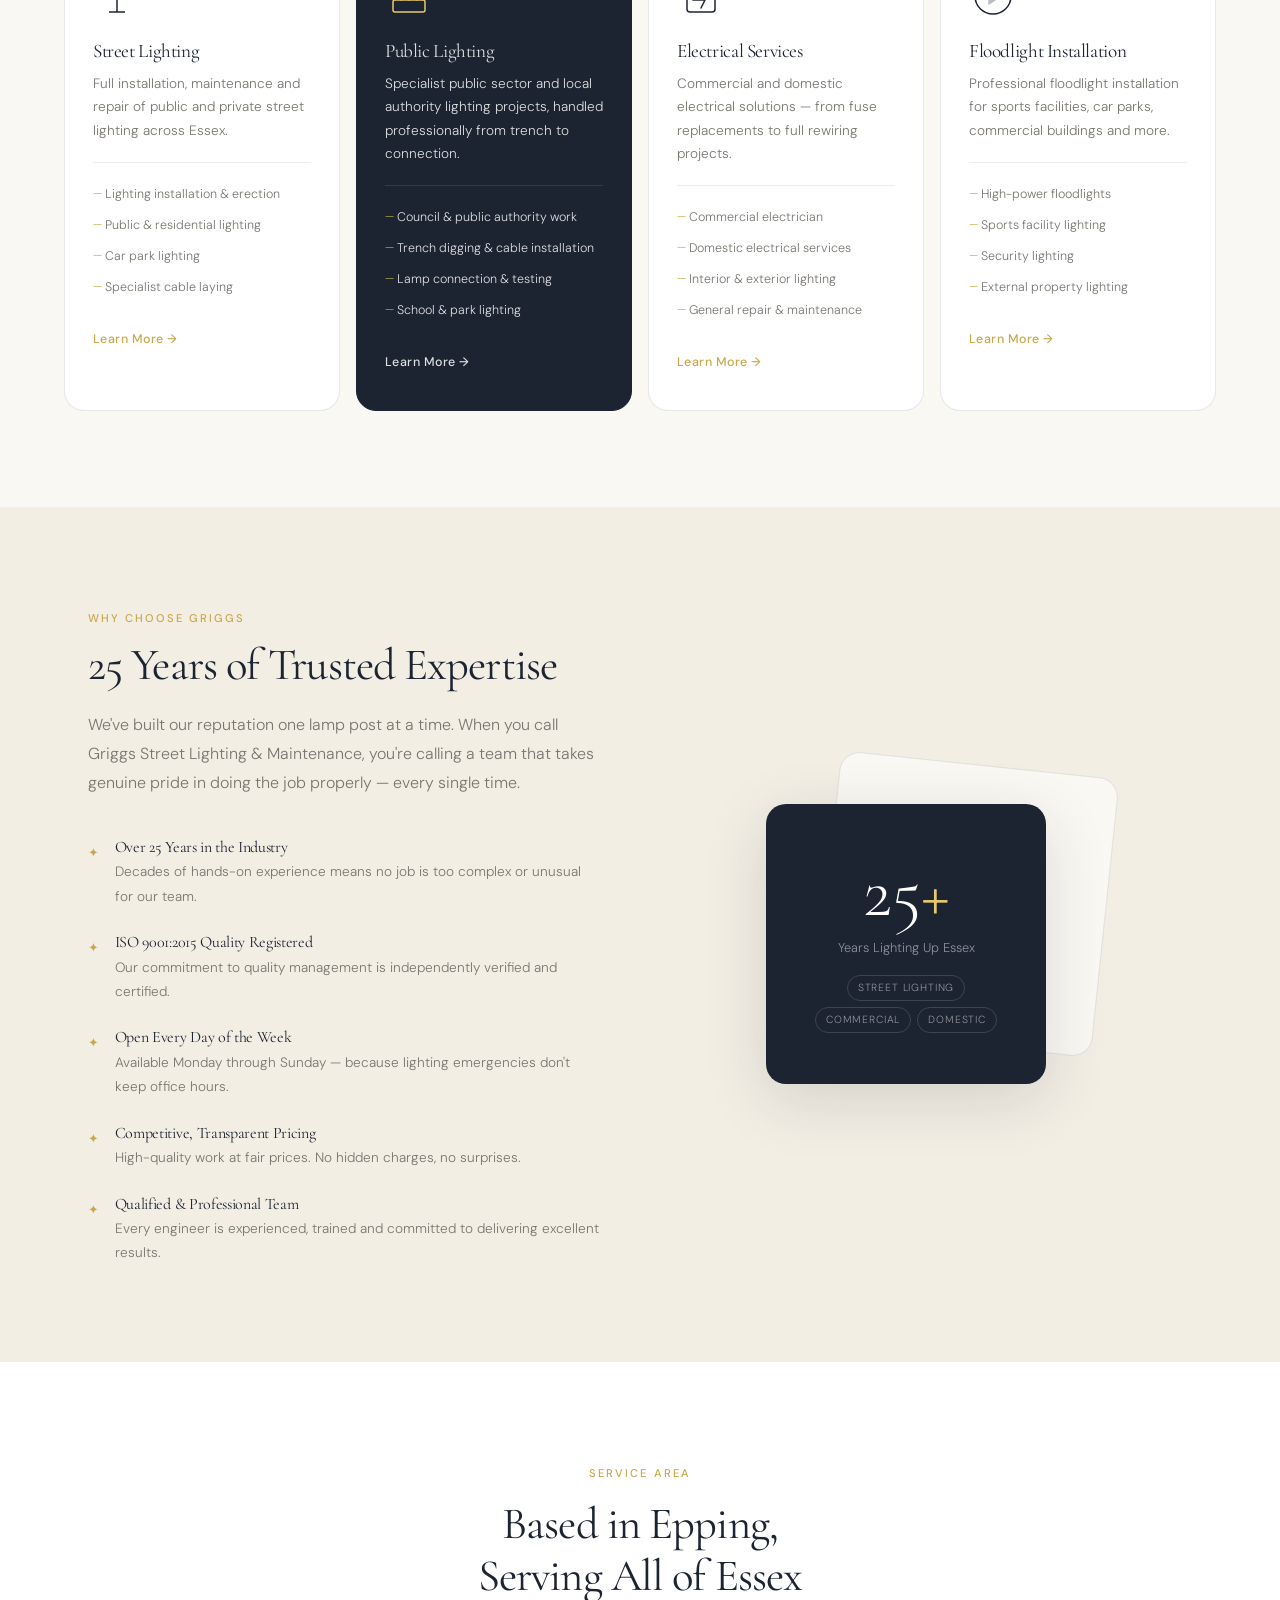
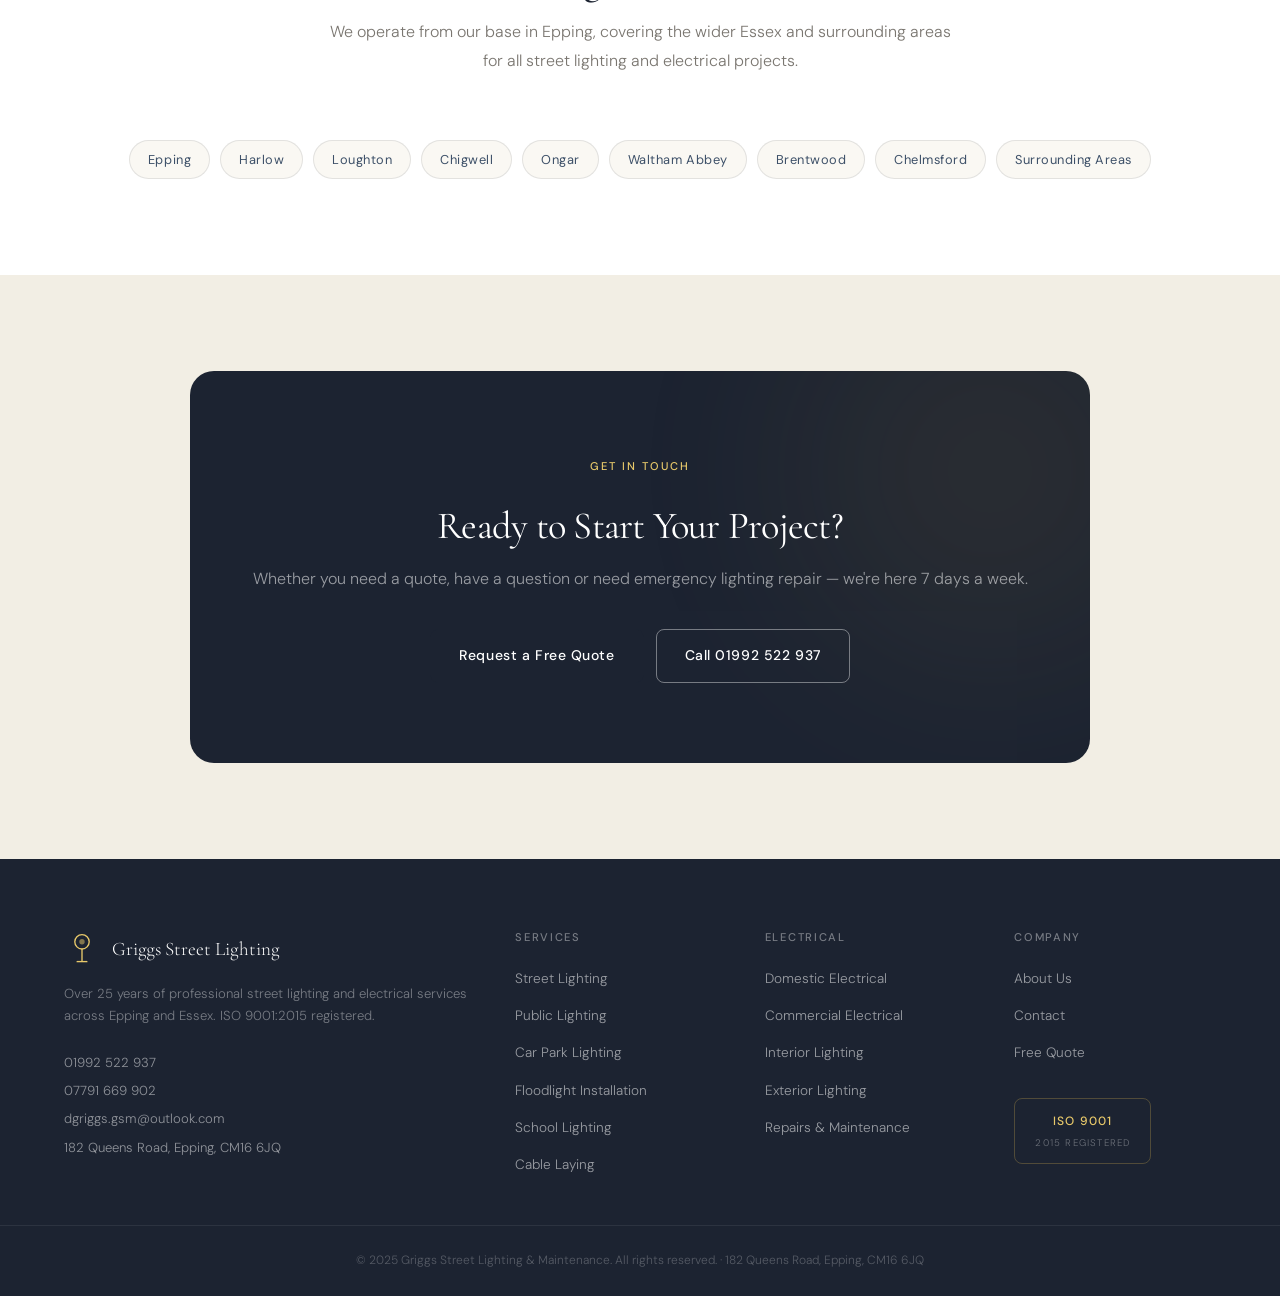
==== commit fbfe632f: "index.html" ====
--- a/index.html
+++ b/index.html
@@ -12,7 +12,6 @@
 </head>
 <body>
 
-  <!-- TOP BAR -->
   <div class="topbar">
     <div class="topbar-inner">
       <span>📍 182 Queens Road, Epping, CM16 6JQ</span>
@@ -25,7 +24,6 @@
     </div>
   </div>
 
-  <!-- NAVBAR -->
   <nav class="navbar" id="navbar">
     <div class="nav-container">
       <a href="index.html" class="logo">
@@ -60,7 +58,6 @@
     </div>
   </nav>
 
-  <!-- HERO -->
   <section class="hero" id="home">
     <div class="hero-bg">
       <div class="hero-glow glow-1"></div>
@@ -107,7 +104,6 @@
     </div>
   </section>
 
-  <!-- TRUST BAR -->
   <section class="trust-bar">
     <div class="trust-inner">
       <div class="trust-item">
@@ -133,7 +129,6 @@
     </div>
   </section>
 
-  <!-- SERVICES OVERVIEW -->
   <section class="services-section" id="services">
     <div class="container">
       <div class="section-header">
@@ -214,7 +209,6 @@
     </div>
   </section>
 
-  <!-- WHY CHOOSE US -->
   <section class="why-section">
     <div class="container">
       <div class="why-grid">
@@ -288,7 +282,6 @@
     </div>
   </section>
 
-  <!-- COVERAGE AREA -->
   <section class="coverage-section">
     <div class="container">
       <div class="section-header">
@@ -310,7 +303,6 @@
     </div>
   </section>
 
-  <!-- CONTACT CTA -->
   <section class="cta-section">
     <div class="cta-inner">
       <div class="cta-glow"></div>
